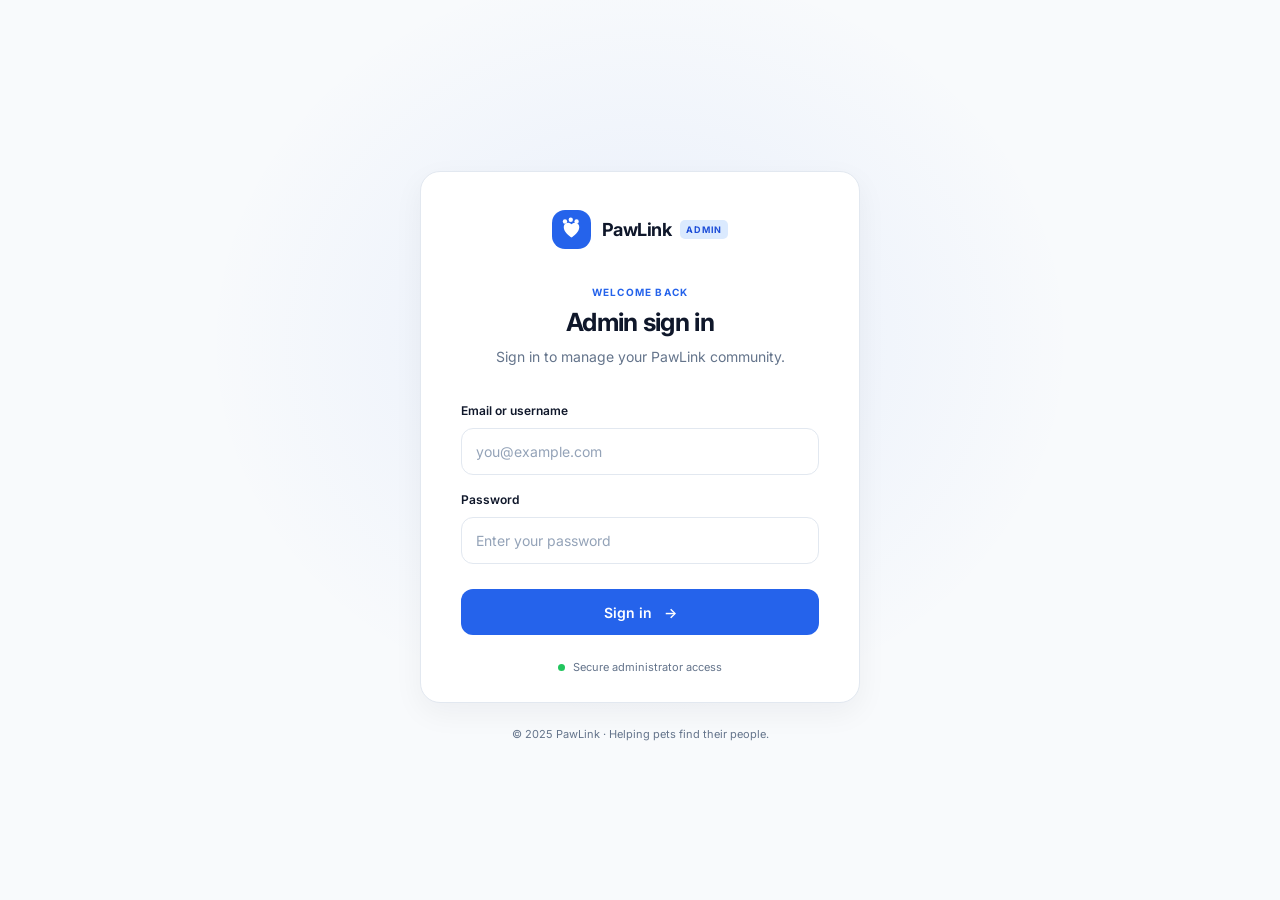
==== donations.html @ ecec1092 "Build PawLink admin portal foundation and responsive shell" ====
<!doctype html>
<html lang="en"><head><meta charset="utf-8"><meta name="viewport" content="width=device-width, initial-scale=1"><title>Donation Analytics · PawLink Admin</title><link rel="preconnect" href="https://fonts.googleapis.com"><link rel="preconnect" href="https://fonts.gstatic.com" crossorigin><link href="https://fonts.googleapis.com/css2?family=Inter:wght@400;500;600;700&display=swap" rel="stylesheet"><link rel="stylesheet" href="style.css"><script src="app.js" defer></script></head>
<body><div data-admin-shell><main class="page-content"><header class="page-heading"><div><p class="eyebrow">COMMUNITY IMPACT</p><h1>Donation Analytics</h1><p>See how community generosity is helping pets in need.</p></div></header><section class="stats-grid" aria-label="Donation summary"><article class="stat-card"><div class="stat-top"><span class="stat-label">Donations this month</span><span class="stat-icon" aria-hidden="true">♡</span></div><div class="stat-number">$4,820</div><div class="stat-change">↑ 18% <span>compared to last month</span></div></article><article class="stat-card"><div class="stat-top"><span class="stat-label">Supporters</span><span class="stat-icon" aria-hidden="true">◉</span></div><div class="stat-number">126</div><div class="stat-change">↑ 9% <span>this month</span></div></article></section><section class="panel"><div class="panel-heading"><h2>Giving overview</h2><span class="muted">Monthly summary</span></div><div class="empty-state"><div class="empty-icon" aria-hidden="true">📈</div><h2>Your impact, at a glance</h2><p>Donation trends and campaign performance will be visualized here.</p></div></section></main></div></body></html>
---- style.css ----
@import url('https://fonts.googleapis.com/css2?family=Inter:wght@400;500;600;700&display=swap');

:root {
  color-scheme: light;
  --primary: #2563eb;
  --primary-hover: #1d4ed8;
  --bg: #f8fafc;
  --surface: #ffffff;
  --surface-soft: #f1f5f9;
  --text: #0f172a;
  --muted: #64748b;
  --border: #e2e8f0;
  --sidebar-bg: #ffffff;
  --sidebar-width: 264px;
  --radius-card: 16px;
  --radius-control: 12px;
  --shadow-card: 0 10px 30px rgb(15 23 42 / 5%);
  --transition: 180ms ease;
  font-family: 'Inter', sans-serif;
  font-synthesis: none;
}

:root[data-theme='dark'] {
  color-scheme: dark;
  --bg: #0f172a;
  --surface: #1e293b;
  --surface-soft: #263449;
  --text: #f1f5f9;
  --muted: #94a3b8;
  --border: #334155;
  --sidebar-bg: #111c30;
  --shadow-card: 0 10px 30px rgb(0 0 0 / 14%);
}

* { box-sizing: border-box; }
html { min-width: 320px; background: var(--bg); transition: background var(--transition), color var(--transition); }
body { margin: 0; min-height: 100vh; color: var(--text); background: var(--bg); font-size: 14px; transition: background var(--transition), color var(--transition); }
button, input { font: inherit; }
a { color: inherit; text-decoration: none; }
button { color: inherit; }

.brand { display: inline-flex; align-items: center; gap: 11px; color: var(--text); font-weight: 700; }
.brand-mark { display: grid; width: 39px; height: 39px; place-items: center; border-radius: 13px; background: var(--primary); }
.brand-mark svg { width: 29px; fill: #fff; }
.brand-name { display: inline-flex; align-items: center; gap: 9px; font-size: 18px; letter-spacing: -.5px; }
.brand-admin { padding: 4px 6px; border-radius: 5px; background: #dbeafe; color: #1d4ed8; font-size: 9px; font-weight: 700; letter-spacing: .08em; }

/* Sign-in page */
.login-page { background: radial-gradient(ellipse at 50% 38%, rgb(37 99 235 / 8%), transparent 48%), var(--bg); }
.login-layout { display: flex; min-height: 100vh; flex-direction: column; align-items: center; justify-content: center; padding: 32px 20px 20px; }
.auth-card { width: min(100%, 440px); padding: 38px 40px 28px; border: 1px solid var(--border); border-radius: 20px; background: var(--surface); box-shadow: var(--shadow-card); }
.brand-centered { display: flex; justify-content: center; }
.auth-heading { margin: 37px 0 28px; text-align: center; }
.eyebrow { margin: 0 0 9px; color: var(--primary); font-size: 10px; font-weight: 700; letter-spacing: .12em; }
h1, h2, h3, p { margin-top: 0; }
.auth-heading h1 { margin-bottom: 9px; font-size: 25px; letter-spacing: -.7px; }
.muted { color: var(--muted); line-height: 1.6; }
.auth-heading .muted { margin: 0; }
.login-form { display: grid; gap: 10px; }
.login-form label { margin-top: 7px; font-size: 12px; font-weight: 600; }
.login-form input { width: 100%; height: 47px; padding: 0 14px; border: 1px solid var(--border); border-radius: var(--radius-control); outline: none; background: var(--surface); color: var(--text); transition: border var(--transition), box-shadow var(--transition); }
.login-form input::placeholder { color: #94a3b8; }
.login-form input:focus { border-color: var(--primary); box-shadow: 0 0 0 3px rgb(37 99 235 / 13%); }
.button { display: inline-flex; min-height: 46px; align-items: center; justify-content: center; gap: 12px; border: 0; border-radius: var(--radius-control); cursor: pointer; font-weight: 600; transition: background var(--transition), transform var(--transition); }
.button-primary { margin-top: 15px; background: var(--primary); color: #fff; }
.button-primary:hover { background: var(--primary-hover); }
.button-primary:active { transform: translateY(1px); }
.button-full { width: 100%; }
.login-footnote { display: flex; align-items: center; justify-content: center; gap: 8px; margin: 25px 0 0; color: var(--muted); font-size: 11px; }
.secure-dot { width: 7px; height: 7px; border-radius: 50%; background: #22c55e; }
.login-copyright { margin: 24px 0 0; color: var(--muted); font-size: 11px; text-align: center; }

/* Application shell */
.sidebar { position: fixed; z-index: 20; inset: 0 auto 0 0; display: flex; width: var(--sidebar-width); flex-direction: column; padding: 25px 16px 18px; border-right: 1px solid var(--border); background: var(--sidebar-bg); transition: transform var(--transition), background var(--transition); }
.sidebar-brand { margin: 0 8px 43px; }
.nav-caption { margin: 0 12px 12px; color: var(--muted); font-size: 9px; font-weight: 700; letter-spacing: .13em; }
.primary-nav { display: grid; gap: 5px; }
.nav-link { position: relative; display: flex; min-height: 44px; align-items: center; gap: 12px; padding: 0 12px; border-radius: 10px; color: var(--muted); font-size: 12px; font-weight: 500; transition: background var(--transition), color var(--transition); }
.nav-link:hover { background: var(--surface-soft); color: var(--text); }
.nav-link.is-active { background: #eff6ff; color: #1d4ed8; font-weight: 600; }
:root[data-theme='dark'] .nav-link.is-active { background: #1e3a5f; color: #93c5fd; }
.nav-icon { display: grid; width: 20px; place-items: center; font-size: 19px; line-height: 1; }
.active-indicator { position: absolute; right: 0; width: 3px; height: 21px; border-radius: 3px 0 0 3px; background: var(--primary); }
.sidebar-bottom { display: grid; gap: 6px; margin-top: auto; }
.utility-button { display: flex; min-height: 40px; align-items: center; gap: 11px; padding: 0 11px; border: 0; border-radius: 9px; background: transparent; color: var(--muted); cursor: pointer; font-size: 11px; text-align: left; transition: background var(--transition), color var(--transition); }
.utility-button:hover { background: var(--surface-soft); color: var(--text); }
.theme-icon, .logout-icon { display: grid; width: 20px; place-items: center; color: var(--muted); font-size: 18px; }
.sidebar-user { display: flex; align-items: center; gap: 10px; margin: 8px 0 5px; padding: 13px 3px 12px; border-top: 1px solid var(--border); border-bottom: 1px solid var(--border); }
.avatar, .mobile-admin-dot { display: grid; width: 34px; height: 34px; flex: 0 0 auto; place-items: center; border-radius: 50%; background: #dbeafe; color: #1d4ed8; font-size: 12px; font-weight: 700; }
.user-meta { display: grid; min-width: 0; gap: 3px; }
.user-meta strong { overflow: hidden; font-size: 11px; text-overflow: ellipsis; white-space: nowrap; }
.user-meta span { color: var(--muted); font-size: 10px; }
.role-tag { margin-left: auto; padding: 4px 6px; border-radius: 5px; background: var(--surface-soft); color: var(--muted); font-size: 9px; font-weight: 600; }
.logout-button { color: #dc2626; }
.logout-button:hover { background: #fef2f2; color: #b91c1c; }
:root[data-theme='dark'] .logout-button:hover { background: #3a2029; color: #fca5a5; }
.mobile-header { display: none; }
.drawer-scrim { display: none; }
.workspace { min-height: 100vh; margin-left: var(--sidebar-width); padding: 42px clamp(24px, 4vw, 58px) 60px; }
.page-content { width: min(100%, 1240px); margin: 0 auto; }
.page-heading { display: flex; align-items: flex-start; justify-content: space-between; gap: 20px; margin-bottom: 30px; }
.page-heading h1 { margin: 0 0 8px; font-size: clamp(24px, 3vw, 30px); letter-spacing: -1px; }
.page-heading p { margin: 0; color: var(--muted); font-size: 13px; }
.date-chip { display: inline-flex; align-items: center; gap: 8px; padding: 10px 13px; border: 1px solid var(--border); border-radius: 10px; background: var(--surface); color: var(--muted); font-size: 11px; white-space: nowrap; }

/* Reusable dashboard components */
.stats-grid { display: grid; grid-template-columns: repeat(4, minmax(0, 1fr)); gap: 16px; margin-bottom: 22px; }
.stat-card, .panel, .welcome-card { border: 1px solid var(--border); border-radius: var(--radius-card); background: var(--surface); box-shadow: var(--shadow-card); }
.stat-card { padding: 19px 19px 17px; }
.stat-top { display: flex; align-items: center; justify-content: space-between; margin-bottom: 17px; }
.stat-label { color: var(--muted); font-size: 11px; font-weight: 500; }
.stat-icon { display: grid; width: 32px; height: 32px; place-items: center; border-radius: 10px; background: #eff6ff; color: var(--primary); font-size: 16px; }
:root[data-theme='dark'] .stat-icon { background: #1e3a5f; color: #93c5fd; }
.stat-number { margin-bottom: 7px; font-size: 26px; font-weight: 700; letter-spacing: -1px; }
.stat-change { color: #16a34a; font-size: 10px; font-weight: 600; }
.stat-change span { color: var(--muted); font-weight: 400; }
.dashboard-grid { display: grid; grid-template-columns: minmax(0, 1.6fr) minmax(260px, .9fr); gap: 18px; }
.panel { padding: 22px; }
.panel-heading { display: flex; align-items: center; justify-content: space-between; gap: 12px; margin-bottom: 20px; }
.panel-heading h2 { margin: 0; font-size: 14px; letter-spacing: -.2px; }
.panel-link { color: var(--primary); font-size: 11px; font-weight: 600; }
.activity-list { display: grid; }
.activity-item { display: flex; align-items: flex-start; gap: 12px; padding: 15px 0; border-top: 1px solid var(--border); }
.activity-item:first-child { padding-top: 0; border-top: 0; }
.activity-badge { display: grid; width: 34px; height: 34px; flex: 0 0 auto; place-items: center; border-radius: 11px; background: var(--surface-soft); color: var(--primary); }
.activity-copy { flex: 1; }
.activity-copy p { margin: 1px 0 5px; font-size: 11px; line-height: 1.5; }
.activity-copy strong { font-weight: 600; }
.activity-copy time { color: var(--muted); font-size: 10px; }
.status-pill { padding: 5px 8px; border-radius: 99px; background: #dcfce7; color: #15803d; font-size: 9px; font-weight: 600; white-space: nowrap; }
:root[data-theme='dark'] .status-pill { background: #153c30; color: #86efac; }
.quick-actions { display: grid; gap: 10px; }
.quick-action { display: flex; align-items: center; gap: 12px; padding: 12px; border: 1px solid var(--border); border-radius: 11px; transition: border var(--transition), background var(--transition); }
.quick-action:hover { border-color: #bfdbfe; background: var(--surface-soft); }
.quick-action-icon { display: grid; width: 35px; height: 35px; flex: 0 0 auto; place-items: center; border-radius: 10px; background: #eff6ff; color: var(--primary); font-size: 16px; }
:root[data-theme='dark'] .quick-action-icon { background: #1e3a5f; color: #93c5fd; }
.quick-action strong { display: block; margin-bottom: 4px; font-size: 11px; }
.quick-action small { color: var(--muted); font-size: 10px; }
.quick-action .arrow { margin-left: auto; color: var(--muted); }
.welcome-card { display: flex; align-items: center; justify-content: space-between; gap: 20px; margin-bottom: 22px; padding: 23px 26px; overflow: hidden; background: linear-gradient(110deg, #eff6ff, var(--surface) 74%); }
:root[data-theme='dark'] .welcome-card { background: linear-gradient(110deg, #1d3554, var(--surface) 74%); }
.welcome-card h2 { margin: 0 0 7px; font-size: 16px; }
.welcome-card p { margin: 0; color: var(--muted); font-size: 11px; }
.welcome-illustration { font-size: 39px; }
.empty-state { padding: 26px; border: 1px dashed var(--border); border-radius: var(--radius-card); background: var(--surface); color: var(--muted); text-align: center; }
.empty-state .empty-icon { margin-bottom: 10px; font-size: 26px; }
.empty-state h2 { margin: 0 0 7px; color: var(--text); font-size: 15px; }
.empty-state p { margin: 0; font-size: 12px; line-height: 1.6; }

@media (max-width: 1200px) {
  .stats-grid { grid-template-columns: repeat(2, minmax(0, 1fr)); }
  .dashboard-grid { grid-template-columns: 1fr; }
}
@media (max-width: 1023px) {
  .mobile-header { position: sticky; z-index: 15; top: 0; display: flex; height: 64px; align-items: center; justify-content: space-between; padding: 0 20px; border-bottom: 1px solid var(--border); background: var(--surface); }
  .mobile-header .brand-mark { width: 34px; height: 34px; border-radius: 11px; }
  .mobile-header .brand-mark svg { width: 25px; }
  .mobile-header .brand-name { font-size: 16px; }
  .menu-button { display: grid; width: 36px; height: 36px; align-content: center; justify-items: center; gap: 4px; border: 0; border-radius: 9px; background: transparent; cursor: pointer; }
  .menu-button:hover { background: var(--surface-soft); }
  .menu-button span { display: block; width: 17px; height: 2px; border-radius: 2px; background: var(--text); }
  .mobile-admin-dot { width: 30px; height: 30px; font-size: 11px; }
  .sidebar { z-index: 30; width: min(290px, 84vw); transform: translateX(-101%); box-shadow: 12px 0 35px rgb(15 23 42 / 12%); }
  .drawer-open .sidebar { transform: translateX(0); }
  .drawer-scrim { position: fixed; z-index: 25; inset: 0; display: block; visibility: hidden; border: 0; background: rgb(15 23 42 / 45%); opacity: 0; transition: opacity var(--transition), visibility var(--transition); }
  .drawer-open .drawer-scrim { visibility: visible; opacity: 1; }
  .workspace { margin-left: 0; padding: 31px clamp(20px, 5vw, 48px) 50px; }
}
@media (max-width: 600px) {
  .auth-card { padding: 31px 24px 24px; }
  .auth-heading { margin-top: 31px; }
  .workspace { padding: 25px 17px 40px; }
  .page-heading { margin-bottom: 22px; }
  .page-heading h1 { font-size: 24px; }
  .date-chip { display: none; }
  .stats-grid { gap: 11px; }
  .stat-card { padding: 14px; }
  .stat-label { font-size: 10px; }
  .stat-number { font-size: 22px; }
  .stat-top { margin-bottom: 12px; }
  .stat-icon { width: 29px; height: 29px; }
  .panel { padding: 17px; }
  .welcome-card { padding: 19px; }
  .welcome-illustration { font-size: 31px; }
}
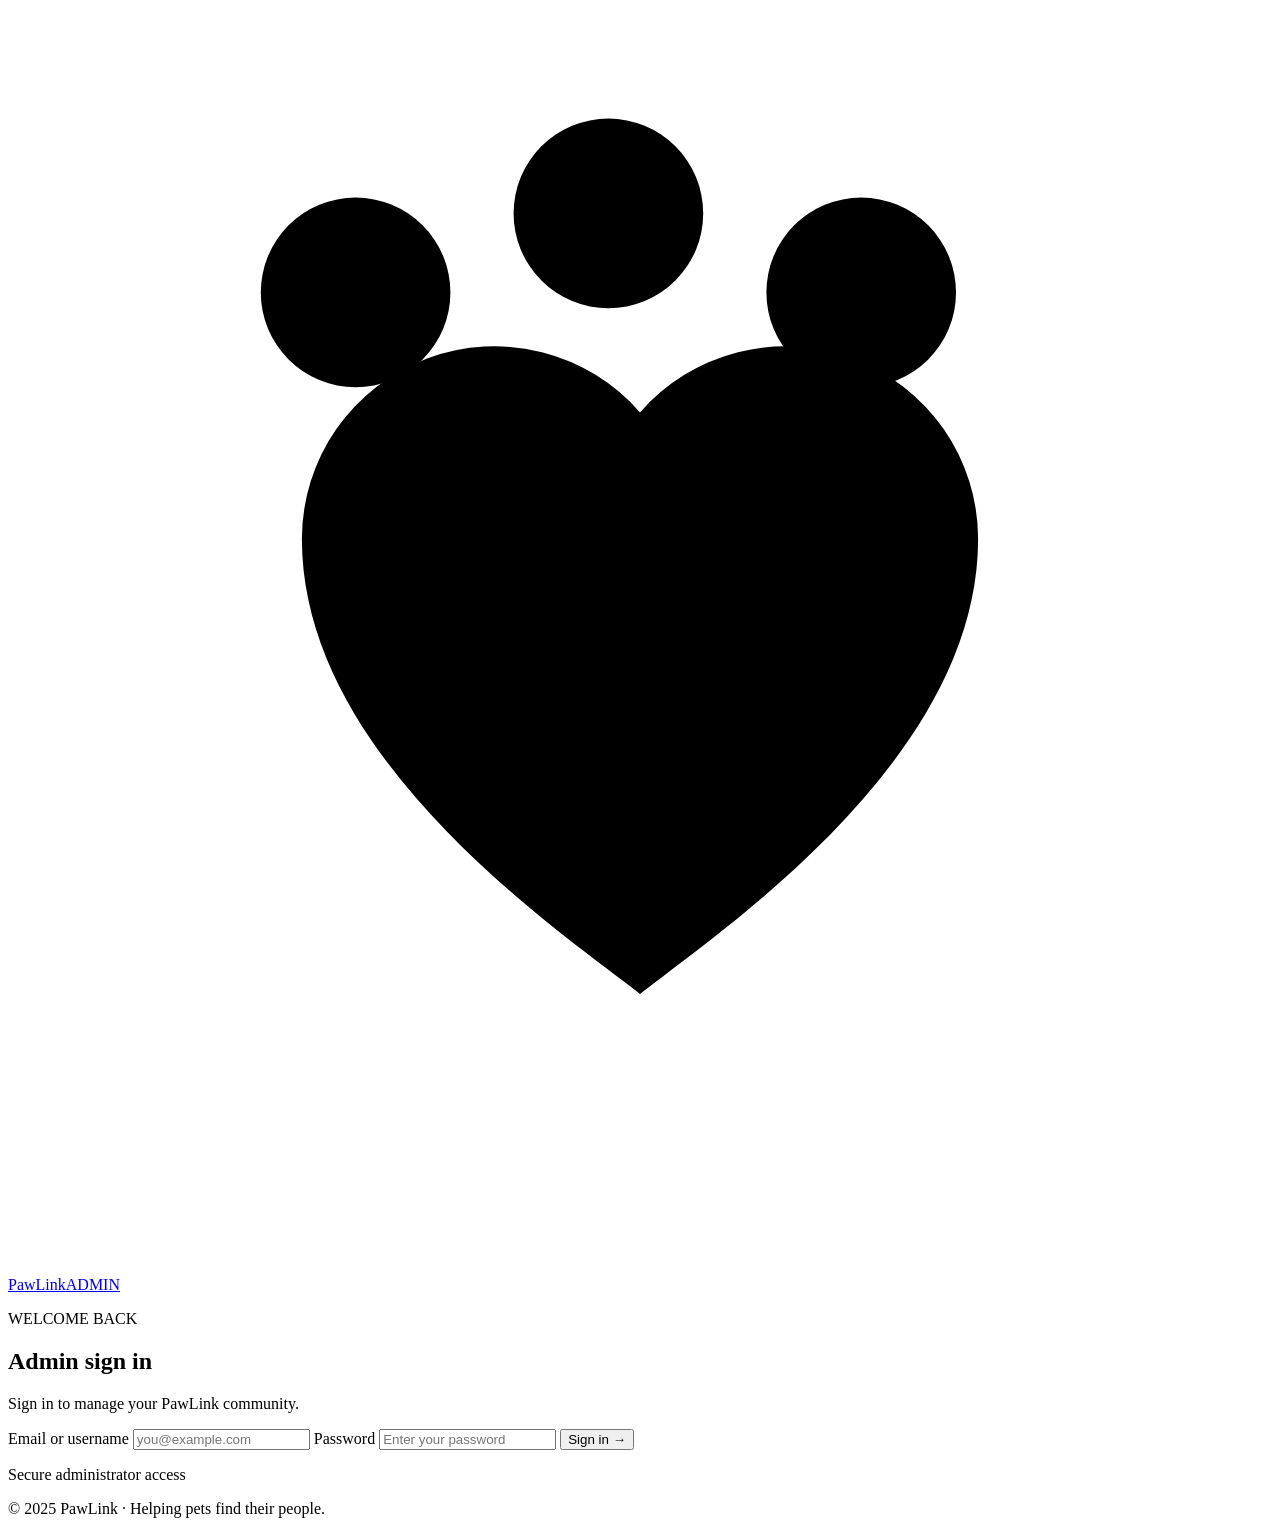
==== commit b86ddbd9: "Build PawLink donation analytics and admin profile pages" ====
--- a/donations.html
+++ b/donations.html
@@ -1,3 +1,37 @@
 <!doctype html>
-<html lang="en"><head><meta charset="utf-8"><meta name="viewport" content="width=device-width, initial-scale=1"><title>Donation Analytics · PawLink Admin</title><link rel="preconnect" href="https://fonts.googleapis.com"><link rel="preconnect" href="https://fonts.gstatic.com" crossorigin><link href="https://fonts.googleapis.com/css2?family=Inter:wght@400;500;600;700&display=swap" rel="stylesheet"><link rel="stylesheet" href="style.css"><script src="app.js" defer></script></head>
-<body><div data-admin-shell><main class="page-content"><header class="page-heading"><div><p class="eyebrow">COMMUNITY IMPACT</p><h1>Donation Analytics</h1><p>See how community generosity is helping pets in need.</p></div></header><section class="stats-grid" aria-label="Donation summary"><article class="stat-card"><div class="stat-top"><span class="stat-label">Donations this month</span><span class="stat-icon" aria-hidden="true">♡</span></div><div class="stat-number">$4,820</div><div class="stat-change">↑ 18% <span>compared to last month</span></div></article><article class="stat-card"><div class="stat-top"><span class="stat-label">Supporters</span><span class="stat-icon" aria-hidden="true">◉</span></div><div class="stat-number">126</div><div class="stat-change">↑ 9% <span>this month</span></div></article></section><section class="panel"><div class="panel-heading"><h2>Giving overview</h2><span class="muted">Monthly summary</span></div><div class="empty-state"><div class="empty-icon" aria-hidden="true">📈</div><h2>Your impact, at a glance</h2><p>Donation trends and campaign performance will be visualized here.</p></div></section></main></div></body></html>
+<html lang="en">
+<head>
+  <meta charset="utf-8">
+  <meta name="viewport" content="width=device-width, initial-scale=1">
+  <title>Donation Analytics · PawLink Admin</title>
+  <link rel="preconnect" href="https://fonts.googleapis.com">
+  <link rel="preconnect" href="https://fonts.gstatic.com" crossorigin>
+  <link href="https://fonts.googleapis.com/css2?family=Inter:wght@400;500;600;700&display=swap" rel="stylesheet">
+  <link rel="stylesheet" href="style.css">
+  <link rel="stylesheet" href="donations.css">
+  <script src="app.js" defer></script>
+  <script src="donations.js" defer></script>
+</head>
+<body>
+  <div data-admin-shell>
+    <main class="page-content donations-page" data-donations-page>
+      <header class="page-heading"><div><p class="eyebrow">COMMUNITY IMPACT</p><h1>Donation Analytics</h1><p>Track generosity and see the difference your community makes.</p></div><button class="button button-primary export-button" type="button" data-export-csv><span aria-hidden="true">⇩</span> Export CSV</button></header>
+      <section class="donation-hero" aria-label="Fundraising overview"><div><span class="donation-kicker"><span class="donation-live-dot"></span> PAWLINK IMPACT REPORT</span><h2>Small acts of kindness<br>create lasting change.</h2><p>Every contribution helps pets get the care and safe shelter they deserve.</p></div><div class="donation-hero-art" aria-hidden="true"><span>♡</span><i>✦</i></div></section>
+      <section class="donation-kpis" aria-label="Donation metrics">
+        <article class="donation-kpi"><div class="donation-kpi-top"><span>Total funds raised</span><span class="donation-icon">↗</span></div><strong data-total-raised>$0</strong><small>Across all campaigns</small></article>
+        <article class="donation-kpi"><div class="donation-kpi-top"><span>Total donors</span><span class="donation-icon">◉</span></div><strong data-total-donors>0</strong><small>Community supporters</small></article>
+        <article class="donation-kpi"><div class="donation-kpi-top"><span>Average donation</span><span class="donation-icon">◎</span></div><strong data-average-donation>$0</strong><small>Per completed donation</small></article>
+        <article class="donation-kpi goal-kpi"><div class="donation-kpi-top"><span>Monthly fundraising goal</span><span class="goal-percent" data-goal-percent>0%</span></div><strong><span data-month-total>$0</span><small> of <span data-goal-target>$10,000</span></small></strong><div class="goal-track" role="progressbar" aria-label="Monthly fundraising goal progress" aria-valuemin="0" aria-valuemax="100" data-goal-progress><span data-goal-bar></span></div><small data-goal-caption>Monthly goal progress</small></article>
+      </section>
+      <section class="analytics-grid" aria-label="Donation analytics">
+        <article class="analytics-panel"><div class="analytics-heading"><div><p class="eyebrow">CAMPAIGN PERFORMANCE</p><h2>Funds by campaign</h2></div><span class="chart-legend"><i></i> Raised</span></div><div class="campaign-chart" data-campaign-chart></div></article>
+        <article class="analytics-panel trends-panel"><div class="analytics-heading"><div><p class="eyebrow">GIVING OVER TIME</p><h2>Monthly trends</h2></div><span class="trend-total" data-trend-total></span></div><div class="trend-chart" data-trend-chart></div></article>
+      </section>
+      <section class="ledger-section" aria-labelledby="ledger-heading"><div class="ledger-title-row"><div><p class="eyebrow">TRANSACTION HISTORY</p><h2 id="ledger-heading">Donation ledger</h2><p class="ledger-subtitle">Search and review recent community contributions.</p></div><span class="ledger-count" data-ledger-count></span></div>
+        <div class="ledger-toolbar"><label class="ledger-search"><span aria-hidden="true">⌕</span><span class="visually-hidden">Search donations</span><input type="search" placeholder="Search donor or campaign…" data-ledger-search></label><label class="status-filter-label">Status <select data-status-filter><option value="all">All statuses</option><option value="Completed">Completed</option><option value="Pending">Pending</option></select></label></div>
+        <div class="ledger-table-wrap"><table class="ledger-table"><thead><tr><th scope="col">Donor name</th><th scope="col">Amount</th><th scope="col">Campaign</th><th scope="col">Date</th><th scope="col">Status</th></tr></thead><tbody data-ledger-body></tbody></table><div class="ledger-empty" data-ledger-empty hidden><span aria-hidden="true">♡</span><h3>No donations found</h3><p>Adjust your search or status filter.</p></div></div>
+      </section>
+    </main>
+  </div>
+</body>
+</html>
--- a/style.css
+++ b/style.css
@@ -1,185 +1,66 @@
-@import url('https://fonts.googleapis.com/css2?family=Inter:wght@400;500;600;700&display=swap');
+/* Additional dashboard and global search components */
+.dashboard-home .page-heading { margin-bottom: 24px; }
+.command-hero { position: relative; display: flex; min-height: 248px; align-items: center; justify-content: space-between; overflow: hidden; margin-bottom: 32px; padding: 34px 40px; border-radius: 20px; background: linear-gradient(115deg, #173b80 0%, #2563eb 54%, #4f8cf6 100%); color: #fff; box-shadow: 0 18px 42px rgb(37 99 235 / 17%); }
+.command-hero::after { position: absolute; right: 18%; bottom: -180px; width: 380px; height: 300px; border: 1px solid rgb(255 255 255 / 13%); border-radius: 50%; content: ''; }
+.command-hero-copy { position: relative; z-index: 1; max-width: 610px; }
+.hero-kicker { display: inline-flex; align-items: center; gap: 8px; margin-bottom: 15px; color: #dbeafe; font-size: 10px; font-weight: 700; letter-spacing: .14em; }
+.hero-pulse, .live-dot { width: 7px; height: 7px; border-radius: 50%; background: #4ade80; box-shadow: 0 0 0 4px rgb(74 222 128 / 15%); }
+.command-hero h2 { margin: 0 0 11px; font-size: clamp(24px, 3.2vw, 35px); letter-spacing: -1.2px; line-height: 1.15; }
+.command-hero p { max-width: 470px; margin: 0 0 21px; color: #dbeafe; font-size: 12px; line-height: 1.7; }
+.hero-link { display: inline-flex; align-items: center; gap: 10px; padding: 10px 13px; border: 1px solid rgb(255 255 255 / 28%); border-radius: 9px; background: rgb(255 255 255 / 12%); font-size: 11px; font-weight: 600; transition: background var(--transition); }
+.hero-link:hover { background: rgb(255 255 255 / 22%); }
+.hero-art { position: absolute; top: 0; right: 4%; display: grid; width: 245px; height: 100%; place-items: center; }
+.hero-paw { position: relative; z-index: 1; display: grid; width: 110px; height: 110px; place-items: center; border: 1px solid rgb(255 255 255 / 25%); border-radius: 32px; background: rgb(255 255 255 / 13%); font-size: 54px; transform: rotate(9deg); backdrop-filter: blur(5px); }
+.hero-orbit { position: absolute; width: 196px; height: 196px; border: 1px solid rgb(255 255 255 / 17%); border-radius: 50%; }
+.orbit-two { width: 242px; height: 242px; border-color: rgb(255 255 255 / 11%); }
+.hero-spark { position: absolute; color: #bfdbfe; font-size: 22px; }.spark-one { top: 48px; right: 37px; }.spark-two { bottom: 47px; left: 20px; font-size: 17px; }
+.dashboard-section { margin: 0 0 30px; }
+.section-title-row { display: flex; align-items: flex-end; justify-content: space-between; gap: 16px; margin-bottom: 15px; }
+.section-title-row .eyebrow { margin-bottom: 6px; }
+.section-title-row h2 { margin: 0; font-size: 16px; letter-spacing: -.4px; }
+.live-label { display: inline-flex; align-items: center; gap: 8px; padding: 7px 10px; border: 1px solid var(--border); border-radius: 99px; background: var(--surface); color: var(--muted); font-size: 10px; }
+.live-label .live-dot { width: 6px; height: 6px; }
+.kpi-grid { margin-bottom: 0; }
+.kpi-grid .stat-card { min-height: 137px; }
+.kpi-note { color: var(--muted); font-size: 10px; }
+.action-grid { display: grid; grid-template-columns: repeat(2, minmax(0, 1fr)); gap: 12px; }
+.action-card { display: flex; min-height: 82px; align-items: center; gap: 13px; padding: 15px; border: 1px solid var(--border); border-radius: 13px; background: var(--surface); box-shadow: var(--shadow-card); transition: transform var(--transition), border-color var(--transition), background var(--transition); }
+.action-card:hover { transform: translateY(-2px); border-color: #bfdbfe; background: var(--surface-soft); }
+.action-icon { display: grid; width: 42px; height: 42px; flex: 0 0 auto; place-items: center; border-radius: 12px; font-size: 18px; }
+.action-blue { background: #eff6ff; color: #2563eb; }.action-rose { background: #fff1f2; color: #e11d48; }.action-amber { background: #fffbeb; color: #d97706; }.action-green { background: #ecfdf5; color: #059669; }
+:root[data-theme='dark'] .action-blue, :root[data-theme='dark'] .action-rose, :root[data-theme='dark'] .action-amber, :root[data-theme='dark'] .action-green { background: var(--surface-soft); }
+.action-copy { display: grid; min-width: 0; gap: 5px; }.action-copy strong { font-size: 12px; }.action-copy small { color: var(--muted); font-size: 10px; line-height: 1.45; }.action-arrow { margin-left: auto; color: var(--muted); font-size: 15px; }
+.broadcast-layout { display: grid; grid-template-columns: minmax(0, 1.45fr) minmax(260px, .8fr); gap: 16px; }
+.broadcast-panel, .broadcast-history { min-width: 0; }
+.broadcast-panel .panel-heading { margin-bottom: 10px; }.broadcast-panel .panel-heading h2 { margin: 0; font-size: 16px; }
+.broadcast-panel .eyebrow { margin-bottom: 6px; }
+.broadcast-mark { display: grid; width: 38px; height: 38px; place-items: center; border-radius: 11px; background: #eff6ff; font-size: 17px; }
+:root[data-theme='dark'] .broadcast-mark { background: #1e3a5f; }
+.broadcast-description { margin-bottom: 18px; font-size: 11px; }
+.broadcast-form { display: grid; gap: 9px; }.broadcast-form label { font-size: 11px; font-weight: 600; }
+.broadcast-form textarea { width: 100%; min-height: 104px; resize: vertical; padding: 12px 13px; border: 1px solid var(--border); border-radius: 10px; outline: none; background: var(--surface); color: var(--text); font: inherit; font-size: 11px; line-height: 1.6; transition: border var(--transition), box-shadow var(--transition); }
+.broadcast-form textarea:focus { border-color: var(--primary); box-shadow: 0 0 0 3px rgb(37 99 235 / 13%); }
+.broadcast-form textarea::placeholder { color: var(--muted); }
+.broadcast-form-footer { display: flex; align-items: center; justify-content: space-between; gap: 12px; }.character-count { color: var(--muted); font-size: 10px; }
+.broadcast-form .button { min-height: 39px; padding: 0 14px; font-size: 10px; }.broadcast-form .button-primary { margin: 0; }
+.form-feedback { min-height: 14px; margin: 0; color: #15803d; font-size: 10px; }
+.history-count { display: grid; min-width: 24px; height: 24px; place-items: center; border-radius: 99px; background: var(--surface-soft); color: var(--muted); font-size: 10px; font-weight: 600; }
+.announcement-list { display: grid; gap: 0; }.announcement-item { display: flex; gap: 10px; padding: 12px 0; border-top: 1px solid var(--border); }.announcement-item:first-child { padding-top: 0; border-top: 0; }
+.announcement-icon { display: grid; width: 30px; height: 30px; flex: 0 0 auto; place-items: center; border-radius: 9px; background: var(--surface-soft); font-size: 13px; }.announcement-item p { margin: 0 0 5px; overflow-wrap: anywhere; font-size: 10px; line-height: 1.5; }.announcement-item time { color: var(--muted); font-size: 9px; }.announcement-empty { margin: 0; font-size: 11px; line-height: 1.6; }
 
-:root {
-  color-scheme: light;
-  --primary: #2563eb;
-  --primary-hover: #1d4ed8;
-  --bg: #f8fafc;
-  --surface: #ffffff;
-  --surface-soft: #f1f5f9;
-  --text: #0f172a;
-  --muted: #64748b;
-  --border: #e2e8f0;
-  --sidebar-bg: #ffffff;
-  --sidebar-width: 264px;
-  --radius-card: 16px;
-  --radius-control: 12px;
-  --shadow-card: 0 10px 30px rgb(15 23 42 / 5%);
-  --transition: 180ms ease;
-  font-family: 'Inter', sans-serif;
-  font-synthesis: none;
-}
+/* Global search */
+.global-search-page .page-heading { margin-bottom: 23px; }
+.search-panel { margin-bottom: 28px; padding: 20px; border: 1px solid var(--border); border-radius: var(--radius-card); background: var(--surface); box-shadow: var(--shadow-card); }
+.global-search-form { position: relative; display: flex; height: 52px; align-items: center; gap: 11px; padding: 0 12px; border: 1px solid var(--border); border-radius: 11px; background: var(--bg); transition: border var(--transition), box-shadow var(--transition); }
+.global-search-form:focus-within { border-color: var(--primary); box-shadow: 0 0 0 3px rgb(37 99 235 / 11%); }
+.search-leading-icon { color: var(--muted); font-size: 24px; line-height: 1; }.global-search-form input { width: 100%; min-width: 0; height: 100%; border: 0; outline: none; background: transparent; color: var(--text); font-size: 12px; }.global-search-form input::placeholder { color: var(--muted); }
+.global-search-form kbd { display: grid; width: 23px; height: 23px; flex: 0 0 auto; place-items: center; border: 1px solid var(--border); border-radius: 5px; background: var(--surface); color: var(--muted); font-family: inherit; font-size: 10px; }.search-clear { display: grid; width: 26px; height: 26px; flex: 0 0 auto; place-items: center; border: 0; border-radius: 6px; background: var(--surface-soft); color: var(--muted); cursor: pointer; font-size: 19px; }.search-clear[hidden] { display: none; }
+.filter-heading { display: flex; align-items: center; justify-content: space-between; gap: 12px; margin: 20px 0 11px; }.filter-heading > span:first-child { font-size: 11px; font-weight: 600; }.results-count { color: var(--muted); font-size: 10px; }
+.filter-pills { display: flex; flex-wrap: wrap; gap: 8px; }.filter-pill { display: inline-flex; min-height: 34px; align-items: center; gap: 8px; padding: 0 11px; border: 1px solid var(--border); border-radius: 99px; background: var(--surface); color: var(--muted); cursor: pointer; font-size: 10px; font-weight: 500; transition: background var(--transition), border var(--transition), color var(--transition); }.filter-pill:hover { border-color: #93c5fd; color: var(--primary); }.filter-pill.is-selected { border-color: var(--primary); background: var(--primary); color: #fff; }.filter-pill span { display: grid; min-width: 18px; height: 18px; place-items: center; border-radius: 99px; background: rgb(100 116 139 / 12%); font-size: 9px; }.filter-pill.is-selected span { background: rgb(255 255 255 / 23%); }
+.search-results-section { min-width: 0; }.search-results-heading { align-items: flex-end; margin-bottom: 14px; }.search-hint { font-size: 10px; }.record-grid { display: grid; grid-template-columns: repeat(2, minmax(0, 1fr)); gap: 13px; }.record-card { min-width: 0; padding: 17px; border: 1px solid var(--border); border-radius: 13px; background: var(--surface); box-shadow: var(--shadow-card); transition: border var(--transition), transform var(--transition); }.record-card:hover { transform: translateY(-2px); border-color: #bfdbfe; }.record-card-top { display: flex; align-items: center; justify-content: space-between; gap: 10px; margin-bottom: 13px; }.record-category { padding: 5px 8px; border-radius: 99px; background: #eff6ff; color: #1d4ed8; font-size: 9px; font-weight: 600; }.category-lost { background: #fff1f2; color: #be123c; }.category-found { background: #ecfdf5; color: #047857; }.category-shop { background: #fffbeb; color: #b45309; }.category-adoption { background: #eff6ff; color: #1d4ed8; }:root[data-theme='dark'] .record-category { background: #1e3a5f; color: #bfdbfe; }:root[data-theme='dark'] .category-lost { background: #3a2029; color: #fda4af; }:root[data-theme='dark'] .category-found { background: #153c30; color: #86efac; }:root[data-theme='dark'] .category-shop { background: #3b3020; color: #fcd34d; }
+.record-id { overflow: hidden; color: var(--muted); font-size: 9px; text-overflow: ellipsis; white-space: nowrap; }.record-card h3 { margin: 0 0 7px; overflow-wrap: anywhere; font-size: 13px; }.record-description { display: -webkit-box; min-height: 33px; margin: 0 0 15px; overflow: hidden; color: var(--muted); font-size: 10px; line-height: 1.6; -webkit-box-orient: vertical; -webkit-line-clamp: 2; }.record-card-bottom { display: flex; align-items: center; justify-content: space-between; gap: 10px; padding-top: 11px; border-top: 1px solid var(--border); }.record-meta { overflow: hidden; color: var(--muted); font-size: 9px; text-overflow: ellipsis; white-space: nowrap; }.record-open-link { display: inline-flex; flex: 0 0 auto; align-items: center; gap: 5px; color: var(--primary); font-size: 10px; font-weight: 600; }.search-empty { grid-column: 1 / -1; padding: 38px 20px; }
+.visually-hidden { position: absolute; width: 1px; height: 1px; padding: 0; overflow: hidden; clip: rect(0, 0, 0, 0); white-space: nowrap; clip-path: inset(50%); }
 
-:root[data-theme='dark'] {
-  color-scheme: dark;
-  --bg: #0f172a;
-  --surface: #1e293b;
-  --surface-soft: #263449;
-  --text: #f1f5f9;
-  --muted: #94a3b8;
-  --border: #334155;
-  --sidebar-bg: #111c30;
-  --shadow-card: 0 10px 30px rgb(0 0 0 / 14%);
-}
-
-* { box-sizing: border-box; }
-html { min-width: 320px; background: var(--bg); transition: background var(--transition), color var(--transition); }
-body { margin: 0; min-height: 100vh; color: var(--text); background: var(--bg); font-size: 14px; transition: background var(--transition), color var(--transition); }
-button, input { font: inherit; }
-a { color: inherit; text-decoration: none; }
-button { color: inherit; }
-
-.brand { display: inline-flex; align-items: center; gap: 11px; color: var(--text); font-weight: 700; }
-.brand-mark { display: grid; width: 39px; height: 39px; place-items: center; border-radius: 13px; background: var(--primary); }
-.brand-mark svg { width: 29px; fill: #fff; }
-.brand-name { display: inline-flex; align-items: center; gap: 9px; font-size: 18px; letter-spacing: -.5px; }
-.brand-admin { padding: 4px 6px; border-radius: 5px; background: #dbeafe; color: #1d4ed8; font-size: 9px; font-weight: 700; letter-spacing: .08em; }
-
-/* Sign-in page */
-.login-page { background: radial-gradient(ellipse at 50% 38%, rgb(37 99 235 / 8%), transparent 48%), var(--bg); }
-.login-layout { display: flex; min-height: 100vh; flex-direction: column; align-items: center; justify-content: center; padding: 32px 20px 20px; }
-.auth-card { width: min(100%, 440px); padding: 38px 40px 28px; border: 1px solid var(--border); border-radius: 20px; background: var(--surface); box-shadow: var(--shadow-card); }
-.brand-centered { display: flex; justify-content: center; }
-.auth-heading { margin: 37px 0 28px; text-align: center; }
-.eyebrow { margin: 0 0 9px; color: var(--primary); font-size: 10px; font-weight: 700; letter-spacing: .12em; }
-h1, h2, h3, p { margin-top: 0; }
-.auth-heading h1 { margin-bottom: 9px; font-size: 25px; letter-spacing: -.7px; }
-.muted { color: var(--muted); line-height: 1.6; }
-.auth-heading .muted { margin: 0; }
-.login-form { display: grid; gap: 10px; }
-.login-form label { margin-top: 7px; font-size: 12px; font-weight: 600; }
-.login-form input { width: 100%; height: 47px; padding: 0 14px; border: 1px solid var(--border); border-radius: var(--radius-control); outline: none; background: var(--surface); color: var(--text); transition: border var(--transition), box-shadow var(--transition); }
-.login-form input::placeholder { color: #94a3b8; }
-.login-form input:focus { border-color: var(--primary); box-shadow: 0 0 0 3px rgb(37 99 235 / 13%); }
-.button { display: inline-flex; min-height: 46px; align-items: center; justify-content: center; gap: 12px; border: 0; border-radius: var(--radius-control); cursor: pointer; font-weight: 600; transition: background var(--transition), transform var(--transition); }
-.button-primary { margin-top: 15px; background: var(--primary); color: #fff; }
-.button-primary:hover { background: var(--primary-hover); }
-.button-primary:active { transform: translateY(1px); }
-.button-full { width: 100%; }
-.login-footnote { display: flex; align-items: center; justify-content: center; gap: 8px; margin: 25px 0 0; color: var(--muted); font-size: 11px; }
-.secure-dot { width: 7px; height: 7px; border-radius: 50%; background: #22c55e; }
-.login-copyright { margin: 24px 0 0; color: var(--muted); font-size: 11px; text-align: center; }
-
-/* Application shell */
-.sidebar { position: fixed; z-index: 20; inset: 0 auto 0 0; display: flex; width: var(--sidebar-width); flex-direction: column; padding: 25px 16px 18px; border-right: 1px solid var(--border); background: var(--sidebar-bg); transition: transform var(--transition), background var(--transition); }
-.sidebar-brand { margin: 0 8px 43px; }
-.nav-caption { margin: 0 12px 12px; color: var(--muted); font-size: 9px; font-weight: 700; letter-spacing: .13em; }
-.primary-nav { display: grid; gap: 5px; }
-.nav-link { position: relative; display: flex; min-height: 44px; align-items: center; gap: 12px; padding: 0 12px; border-radius: 10px; color: var(--muted); font-size: 12px; font-weight: 500; transition: background var(--transition), color var(--transition); }
-.nav-link:hover { background: var(--surface-soft); color: var(--text); }
-.nav-link.is-active { background: #eff6ff; color: #1d4ed8; font-weight: 600; }
-:root[data-theme='dark'] .nav-link.is-active { background: #1e3a5f; color: #93c5fd; }
-.nav-icon { display: grid; width: 20px; place-items: center; font-size: 19px; line-height: 1; }
-.active-indicator { position: absolute; right: 0; width: 3px; height: 21px; border-radius: 3px 0 0 3px; background: var(--primary); }
-.sidebar-bottom { display: grid; gap: 6px; margin-top: auto; }
-.utility-button { display: flex; min-height: 40px; align-items: center; gap: 11px; padding: 0 11px; border: 0; border-radius: 9px; background: transparent; color: var(--muted); cursor: pointer; font-size: 11px; text-align: left; transition: background var(--transition), color var(--transition); }
-.utility-button:hover { background: var(--surface-soft); color: var(--text); }
-.theme-icon, .logout-icon { display: grid; width: 20px; place-items: center; color: var(--muted); font-size: 18px; }
-.sidebar-user { display: flex; align-items: center; gap: 10px; margin: 8px 0 5px; padding: 13px 3px 12px; border-top: 1px solid var(--border); border-bottom: 1px solid var(--border); }
-.avatar, .mobile-admin-dot { display: grid; width: 34px; height: 34px; flex: 0 0 auto; place-items: center; border-radius: 50%; background: #dbeafe; color: #1d4ed8; font-size: 12px; font-weight: 700; }
-.user-meta { display: grid; min-width: 0; gap: 3px; }
-.user-meta strong { overflow: hidden; font-size: 11px; text-overflow: ellipsis; white-space: nowrap; }
-.user-meta span { color: var(--muted); font-size: 10px; }
-.role-tag { margin-left: auto; padding: 4px 6px; border-radius: 5px; background: var(--surface-soft); color: var(--muted); font-size: 9px; font-weight: 600; }
-.logout-button { color: #dc2626; }
-.logout-button:hover { background: #fef2f2; color: #b91c1c; }
-:root[data-theme='dark'] .logout-button:hover { background: #3a2029; color: #fca5a5; }
-.mobile-header { display: none; }
-.drawer-scrim { display: none; }
-.workspace { min-height: 100vh; margin-left: var(--sidebar-width); padding: 42px clamp(24px, 4vw, 58px) 60px; }
-.page-content { width: min(100%, 1240px); margin: 0 auto; }
-.page-heading { display: flex; align-items: flex-start; justify-content: space-between; gap: 20px; margin-bottom: 30px; }
-.page-heading h1 { margin: 0 0 8px; font-size: clamp(24px, 3vw, 30px); letter-spacing: -1px; }
-.page-heading p { margin: 0; color: var(--muted); font-size: 13px; }
-.date-chip { display: inline-flex; align-items: center; gap: 8px; padding: 10px 13px; border: 1px solid var(--border); border-radius: 10px; background: var(--surface); color: var(--muted); font-size: 11px; white-space: nowrap; }
-
-/* Reusable dashboard components */
-.stats-grid { display: grid; grid-template-columns: repeat(4, minmax(0, 1fr)); gap: 16px; margin-bottom: 22px; }
-.stat-card, .panel, .welcome-card { border: 1px solid var(--border); border-radius: var(--radius-card); background: var(--surface); box-shadow: var(--shadow-card); }
-.stat-card { padding: 19px 19px 17px; }
-.stat-top { display: flex; align-items: center; justify-content: space-between; margin-bottom: 17px; }
-.stat-label { color: var(--muted); font-size: 11px; font-weight: 500; }
-.stat-icon { display: grid; width: 32px; height: 32px; place-items: center; border-radius: 10px; background: #eff6ff; color: var(--primary); font-size: 16px; }
-:root[data-theme='dark'] .stat-icon { background: #1e3a5f; color: #93c5fd; }
-.stat-number { margin-bottom: 7px; font-size: 26px; font-weight: 700; letter-spacing: -1px; }
-.stat-change { color: #16a34a; font-size: 10px; font-weight: 600; }
-.stat-change span { color: var(--muted); font-weight: 400; }
-.dashboard-grid { display: grid; grid-template-columns: minmax(0, 1.6fr) minmax(260px, .9fr); gap: 18px; }
-.panel { padding: 22px; }
-.panel-heading { display: flex; align-items: center; justify-content: space-between; gap: 12px; margin-bottom: 20px; }
-.panel-heading h2 { margin: 0; font-size: 14px; letter-spacing: -.2px; }
-.panel-link { color: var(--primary); font-size: 11px; font-weight: 600; }
-.activity-list { display: grid; }
-.activity-item { display: flex; align-items: flex-start; gap: 12px; padding: 15px 0; border-top: 1px solid var(--border); }
-.activity-item:first-child { padding-top: 0; border-top: 0; }
-.activity-badge { display: grid; width: 34px; height: 34px; flex: 0 0 auto; place-items: center; border-radius: 11px; background: var(--surface-soft); color: var(--primary); }
-.activity-copy { flex: 1; }
-.activity-copy p { margin: 1px 0 5px; font-size: 11px; line-height: 1.5; }
-.activity-copy strong { font-weight: 600; }
-.activity-copy time { color: var(--muted); font-size: 10px; }
-.status-pill { padding: 5px 8px; border-radius: 99px; background: #dcfce7; color: #15803d; font-size: 9px; font-weight: 600; white-space: nowrap; }
-:root[data-theme='dark'] .status-pill { background: #153c30; color: #86efac; }
-.quick-actions { display: grid; gap: 10px; }
-.quick-action { display: flex; align-items: center; gap: 12px; padding: 12px; border: 1px solid var(--border); border-radius: 11px; transition: border var(--transition), background var(--transition); }
-.quick-action:hover { border-color: #bfdbfe; background: var(--surface-soft); }
-.quick-action-icon { display: grid; width: 35px; height: 35px; flex: 0 0 auto; place-items: center; border-radius: 10px; background: #eff6ff; color: var(--primary); font-size: 16px; }
-:root[data-theme='dark'] .quick-action-icon { background: #1e3a5f; color: #93c5fd; }
-.quick-action strong { display: block; margin-bottom: 4px; font-size: 11px; }
-.quick-action small { color: var(--muted); font-size: 10px; }
-.quick-action .arrow { margin-left: auto; color: var(--muted); }
-.welcome-card { display: flex; align-items: center; justify-content: space-between; gap: 20px; margin-bottom: 22px; padding: 23px 26px; overflow: hidden; background: linear-gradient(110deg, #eff6ff, var(--surface) 74%); }
-:root[data-theme='dark'] .welcome-card { background: linear-gradient(110deg, #1d3554, var(--surface) 74%); }
-.welcome-card h2 { margin: 0 0 7px; font-size: 16px; }
-.welcome-card p { margin: 0; color: var(--muted); font-size: 11px; }
-.welcome-illustration { font-size: 39px; }
-.empty-state { padding: 26px; border: 1px dashed var(--border); border-radius: var(--radius-card); background: var(--surface); color: var(--muted); text-align: center; }
-.empty-state .empty-icon { margin-bottom: 10px; font-size: 26px; }
-.empty-state h2 { margin: 0 0 7px; color: var(--text); font-size: 15px; }
-.empty-state p { margin: 0; font-size: 12px; line-height: 1.6; }
-
-@media (max-width: 1200px) {
-  .stats-grid { grid-template-columns: repeat(2, minmax(0, 1fr)); }
-  .dashboard-grid { grid-template-columns: 1fr; }
-}
-@media (max-width: 1023px) {
-  .mobile-header { position: sticky; z-index: 15; top: 0; display: flex; height: 64px; align-items: center; justify-content: space-between; padding: 0 20px; border-bottom: 1px solid var(--border); background: var(--surface); }
-  .mobile-header .brand-mark { width: 34px; height: 34px; border-radius: 11px; }
-  .mobile-header .brand-mark svg { width: 25px; }
-  .mobile-header .brand-name { font-size: 16px; }
-  .menu-button { display: grid; width: 36px; height: 36px; align-content: center; justify-items: center; gap: 4px; border: 0; border-radius: 9px; background: transparent; cursor: pointer; }
-  .menu-button:hover { background: var(--surface-soft); }
-  .menu-button span { display: block; width: 17px; height: 2px; border-radius: 2px; background: var(--text); }
-  .mobile-admin-dot { width: 30px; height: 30px; font-size: 11px; }
-  .sidebar { z-index: 30; width: min(290px, 84vw); transform: translateX(-101%); box-shadow: 12px 0 35px rgb(15 23 42 / 12%); }
-  .drawer-open .sidebar { transform: translateX(0); }
-  .drawer-scrim { position: fixed; z-index: 25; inset: 0; display: block; visibility: hidden; border: 0; background: rgb(15 23 42 / 45%); opacity: 0; transition: opacity var(--transition), visibility var(--transition); }
-  .drawer-open .drawer-scrim { visibility: visible; opacity: 1; }
-  .workspace { margin-left: 0; padding: 31px clamp(20px, 5vw, 48px) 50px; }
-}
-@media (max-width: 600px) {
-  .auth-card { padding: 31px 24px 24px; }
-  .auth-heading { margin-top: 31px; }
-  .workspace { padding: 25px 17px 40px; }
-  .page-heading { margin-bottom: 22px; }
-  .page-heading h1 { font-size: 24px; }
-  .date-chip { display: none; }
-  .stats-grid { gap: 11px; }
-  .stat-card { padding: 14px; }
-  .stat-label { font-size: 10px; }
-  .stat-number { font-size: 22px; }
-  .stat-top { margin-bottom: 12px; }
-  .stat-icon { width: 29px; height: 29px; }
-  .panel { padding: 17px; }
-  .welcome-card { padding: 19px; }
-  .welcome-illustration { font-size: 31px; }
-}
+@media (max-width: 900px) { .broadcast-layout { grid-template-columns: 1fr; } }
+@media (max-width: 700px) { .command-hero { min-height: 225px; padding: 27px 24px; }.hero-art { right: -52px; opacity: .48; }.command-hero-copy { max-width: 80%; }.action-grid, .record-grid { grid-template-columns: 1fr; }.section-title-row { align-items: flex-start; }.search-hint { max-width: 145px; text-align: right; line-height: 1.5; } }
+@media (max-width: 480px) { .command-hero { min-height: 245px; padding: 25px 20px; }.command-hero-copy { max-width: 100%; }.command-hero h2 { font-size: 25px; }.hero-art { right: -100px; opacity: .25; }.hero-break { display: none; }.live-label { padding: 6px 8px; font-size: 9px; }.broadcast-form-footer { align-items: flex-start; flex-direction: column; }.broadcast-form .button { width: 100%; }.search-panel { padding: 15px; }.global-search-form kbd { display: none; }.filter-pills { gap: 6px; }.filter-pill { padding: 0 9px; } }
--- a/donations.css
+++ b/donations.css
@@ -0,0 +1,8 @@
+/* PawLink donation analytics */
+.donations-page .page-heading { align-items: center; margin-bottom: 22px; }.export-button { flex: 0 0 auto; margin: 0; padding: 0 14px; font-size: 10px; }
+.donation-hero { position: relative; display: flex; min-height: 194px; align-items: center; overflow: hidden; margin-bottom: 20px; padding: 28px 34px; border-radius: 18px; background: linear-gradient(112deg, #123b4a, #0f766e 63%, #2ca895); color: #fff; box-shadow: 0 16px 38px rgb(15 118 110 / 14%); }.donation-hero::after { position: absolute; right: 7%; bottom: -180px; width: 360px; height: 300px; border: 1px solid rgb(255 255 255 / 15%); border-radius: 50%; content: ''; }.donation-hero > div:first-child { position: relative; z-index: 1; }.donation-kicker { display: inline-flex; align-items: center; gap: 8px; color: #ccfbf1; font-size: 9px; font-weight: 700; letter-spacing: .14em; }.donation-live-dot { width: 7px; height: 7px; border-radius: 50%; background: #4ade80; box-shadow: 0 0 0 4px rgb(74 222 128 / 15%); }.donation-hero h2 { margin: 10px 0 8px; font-size: clamp(24px, 3vw, 32px); letter-spacing: -1px; line-height: 1.15; }.donation-hero p { margin: 0; color: #ccfbf1; font-size: 11px; }.donation-hero-art { position: absolute; right: 10%; display: grid; width: 112px; height: 112px; place-items: center; border: 1px solid rgb(255 255 255 / 23%); border-radius: 32px; background: rgb(255 255 255 / 13%); transform: rotate(8deg); }.donation-hero-art span { font-size: 58px; }.donation-hero-art i { position: absolute; top: 8px; right: 12px; color: #a7f3d0; font-size: 20px; font-style: normal; }
+.donation-kpis { display: grid; grid-template-columns: repeat(4, minmax(0, 1fr)); gap: 13px; margin-bottom: 20px; }.donation-kpi { min-width: 0; padding: 17px; border: 1px solid var(--border); border-radius: 14px; background: var(--surface); box-shadow: var(--shadow-card); }.donation-kpi-top { display: flex; align-items: center; justify-content: space-between; gap: 8px; margin-bottom: 15px; color: var(--muted); font-size: 9px; }.donation-icon { display: grid; width: 30px; height: 30px; place-items: center; border-radius: 9px; background: #ecfdf5; color: #059669; font-size: 15px; }.donation-kpi > strong { display: block; margin-bottom: 6px; font-size: clamp(20px, 2.2vw, 26px); letter-spacing: -.8px; }.donation-kpi > small { color: var(--muted); font-size: 9px; }.goal-kpi > strong { font-size: 20px; }.goal-kpi > strong small { color: var(--muted); font-size: 10px; font-weight: 500; letter-spacing: 0; }.goal-percent { color: #059669; font-size: 10px; font-weight: 700; }.goal-track, .campaign-track { height: 7px; overflow: hidden; border-radius: 99px; background: var(--surface-soft); }.goal-track { margin: 10px 0 7px; }.goal-track > span { display: block; width: 0; height: 100%; border-radius: inherit; background: linear-gradient(90deg, #10b981, #34d399); transition: width 350ms ease; }
+.analytics-grid { display: grid; grid-template-columns: minmax(0, 1.05fr) minmax(0, .95fr); gap: 15px; margin-bottom: 24px; }.analytics-panel { min-width: 0; padding: 20px; border: 1px solid var(--border); border-radius: 15px; background: var(--surface); box-shadow: var(--shadow-card); }.analytics-heading { display: flex; align-items: flex-start; justify-content: space-between; gap: 12px; margin-bottom: 23px; }.analytics-heading .eyebrow { margin-bottom: 6px; }.analytics-heading h2 { margin: 0; font-size: 14px; }.chart-legend { display: inline-flex; align-items: center; gap: 6px; color: var(--muted); font-size: 9px; }.chart-legend i { width: 7px; height: 7px; border-radius: 50%; background: #10b981; }.campaign-chart { display: grid; gap: 19px; }.campaign-row { display: grid; gap: 8px; }.campaign-label-row { display: flex; justify-content: space-between; gap: 12px; color: var(--muted); font-size: 10px; }.campaign-label-row strong { color: var(--text); font-size: 10px; }.campaign-bar { display: block; height: 100%; min-width: 4px; border-radius: inherit; background: #10b981; transition: width 300ms ease; }.campaign-color-1 { background: #3b82f6; }.campaign-color-2 { background: #8b5cf6; }.trend-total { color: var(--muted); font-size: 9px; }.trend-chart { display: grid; height: 168px; grid-template-columns: repeat(6, minmax(0, 1fr)); align-items: end; gap: 12px; padding-top: 5px; }.trend-column { display: grid; height: 100%; min-width: 0; grid-template-rows: 18px 1fr 17px; align-items: end; gap: 6px; text-align: center; }.trend-value { overflow: hidden; color: var(--muted); font-size: 8px; text-overflow: ellipsis; white-space: nowrap; }.trend-track { display: flex; width: 100%; height: 100%; align-items: flex-end; justify-content: center; border-bottom: 1px solid var(--border); }.trend-track span { display: block; width: min(28px, 75%); min-height: 0; border-radius: 6px 6px 0 0; background: linear-gradient(180deg, #34d399, #059669); }.trend-month { color: var(--muted); font-size: 9px; }
+.ledger-section { overflow: hidden; border: 1px solid var(--border); border-radius: 15px; background: var(--surface); box-shadow: var(--shadow-card); }.ledger-title-row { display: flex; align-items: flex-end; justify-content: space-between; gap: 12px; padding: 20px 20px 15px; }.ledger-title-row .eyebrow { margin-bottom: 6px; }.ledger-title-row h2 { margin: 0 0 5px; font-size: 16px; }.ledger-subtitle { margin: 0; color: var(--muted); font-size: 10px; }.ledger-count { color: var(--muted); font-size: 9px; }.ledger-toolbar { display: flex; align-items: center; gap: 10px; padding: 0 20px 15px; }.ledger-search { display: flex; width: min(100%, 360px); height: 38px; align-items: center; gap: 8px; padding: 0 10px; border: 1px solid var(--border); border-radius: 8px; background: var(--bg); color: var(--muted); font-size: 18px; }.ledger-search:focus-within { border-color: var(--primary); }.ledger-search input { width: 100%; height: 100%; border: 0; outline: 0; background: transparent; color: var(--text); font: inherit; font-size: 10px; }.status-filter-label { display: flex; align-items: center; gap: 7px; color: var(--muted); font-size: 9px; }.status-filter-label select { min-height: 36px; padding: 0 9px; border: 1px solid var(--border); border-radius: 8px; background: var(--surface); color: var(--text); font: inherit; font-size: 9px; }.ledger-table-wrap { width: 100%; overflow-x: auto; }.ledger-table { width: 100%; border-collapse: collapse; text-align: left; white-space: nowrap; }.ledger-table th { padding: 11px 15px; background: var(--surface-soft); color: var(--muted); font-size: 8px; font-weight: 600; text-transform: uppercase; letter-spacing: .06em; }.ledger-table th:first-child, .ledger-table td:first-child { padding-left: 20px; }.ledger-table td { padding: 12px 15px; border-top: 1px solid var(--border); font-size: 9px; }.donor-cell { display: inline-flex; align-items: center; gap: 9px; }.donor-cell strong { font-size: 9px; font-weight: 600; }.donor-avatar { display: grid; width: 27px; height: 27px; place-items: center; border-radius: 50%; background: #d1fae5; color: #047857; font-size: 9px; font-weight: 700; }.amount-cell { font-weight: 600; }.donation-status { display: inline-flex; padding: 5px 8px; border-radius: 99px; background: #dcfce7; color: #15803d; font-size: 8px; font-weight: 600; }.donation-status.status-pending { background: #fef3c7; color: #92400e; }.donation-status.status-failed, .donation-status.status-cancelled { background: #fee2e2; color: #b91c1c; }:root[data-theme='dark'] .donation-status { background: #153c30; color: #86efac; }:root[data-theme='dark'] .donation-status.status-pending { background: #3b3020; color: #fcd34d; }:root[data-theme='dark'] .donation-status.status-failed, :root[data-theme='dark'] .donation-status.status-cancelled { background: #3a2029; color: #fca5a5; }.ledger-empty { padding: 35px 20px; color: var(--muted); text-align: center; }.ledger-empty[hidden] { display: none; }.ledger-empty > span { font-size: 24px; }.ledger-empty h3 { margin: 8px 0 5px; color: var(--text); font-size: 13px; }.ledger-empty p { margin: 0; font-size: 9px; }.visually-hidden { position: absolute; width: 1px; height: 1px; padding: 0; overflow: hidden; clip: rect(0, 0, 0, 0); white-space: nowrap; clip-path: inset(50%); }
+@media (max-width: 1050px) { .donation-kpis { grid-template-columns: repeat(2, minmax(0, 1fr)); }.analytics-grid { grid-template-columns: 1fr; } }
+@media (max-width: 650px) { .donations-page .page-heading { align-items: flex-start; flex-direction: column; }.export-button { min-height: 40px; }.donation-hero { min-height: 190px; padding: 24px 22px; }.donation-hero-art { right: -20px; opacity: .4; }.donation-hero > div:first-child { max-width: 82%; }.donation-kpis { gap: 10px; }.donation-kpi { padding: 13px; }.donation-kpi-top { align-items: flex-start; min-height: 32px; font-size: 8px; }.donation-kpi > strong { font-size: 20px; }.goal-kpi > strong { font-size: 17px; }.analytics-panel { padding: 16px; }.trend-chart { gap: 6px; }.trend-value { font-size: 7px; }.ledger-title-row { align-items: flex-start; padding: 17px 14px 13px; }.ledger-toolbar { align-items: flex-start; flex-direction: column; padding: 0 14px 13px; }.ledger-search { width: 100%; }.ledger-table th:first-child, .ledger-table td:first-child { padding-left: 14px; }.ledger-table th, .ledger-table td { padding-right: 12px; padding-left: 12px; } }
